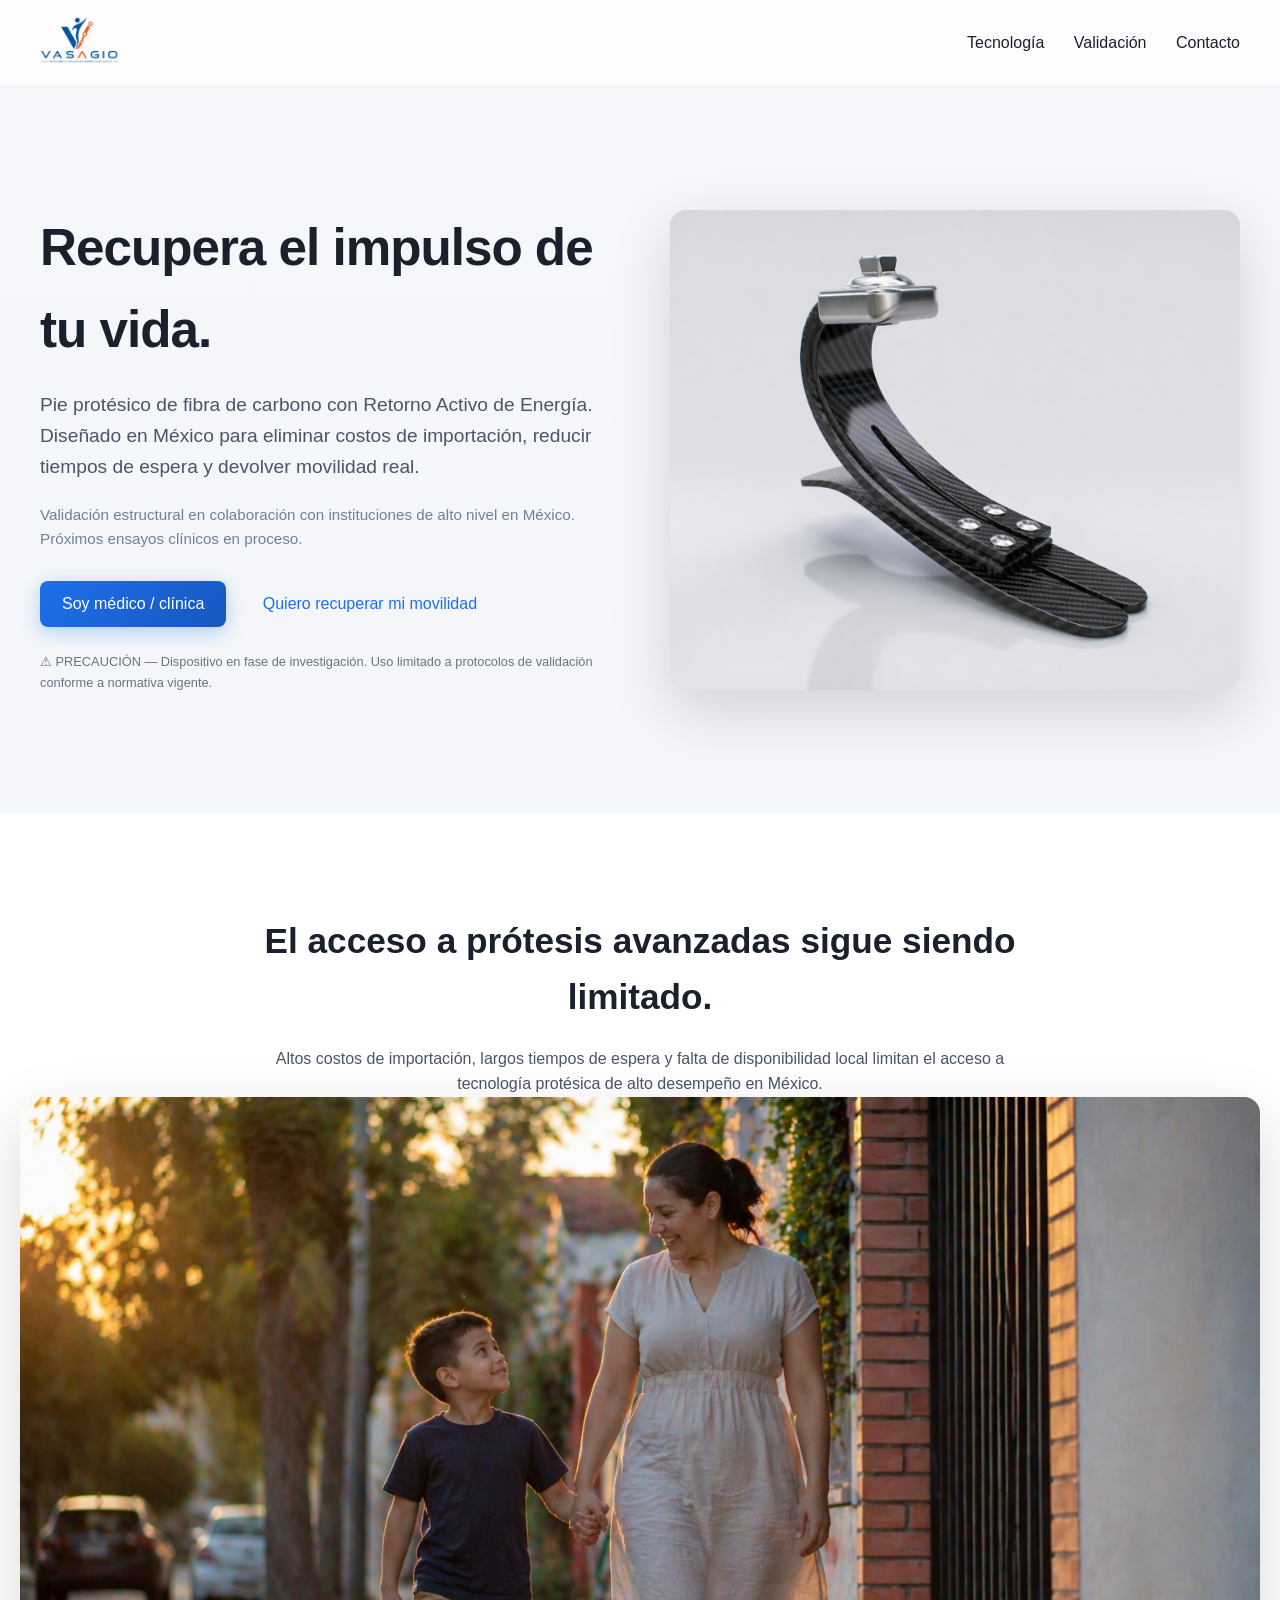
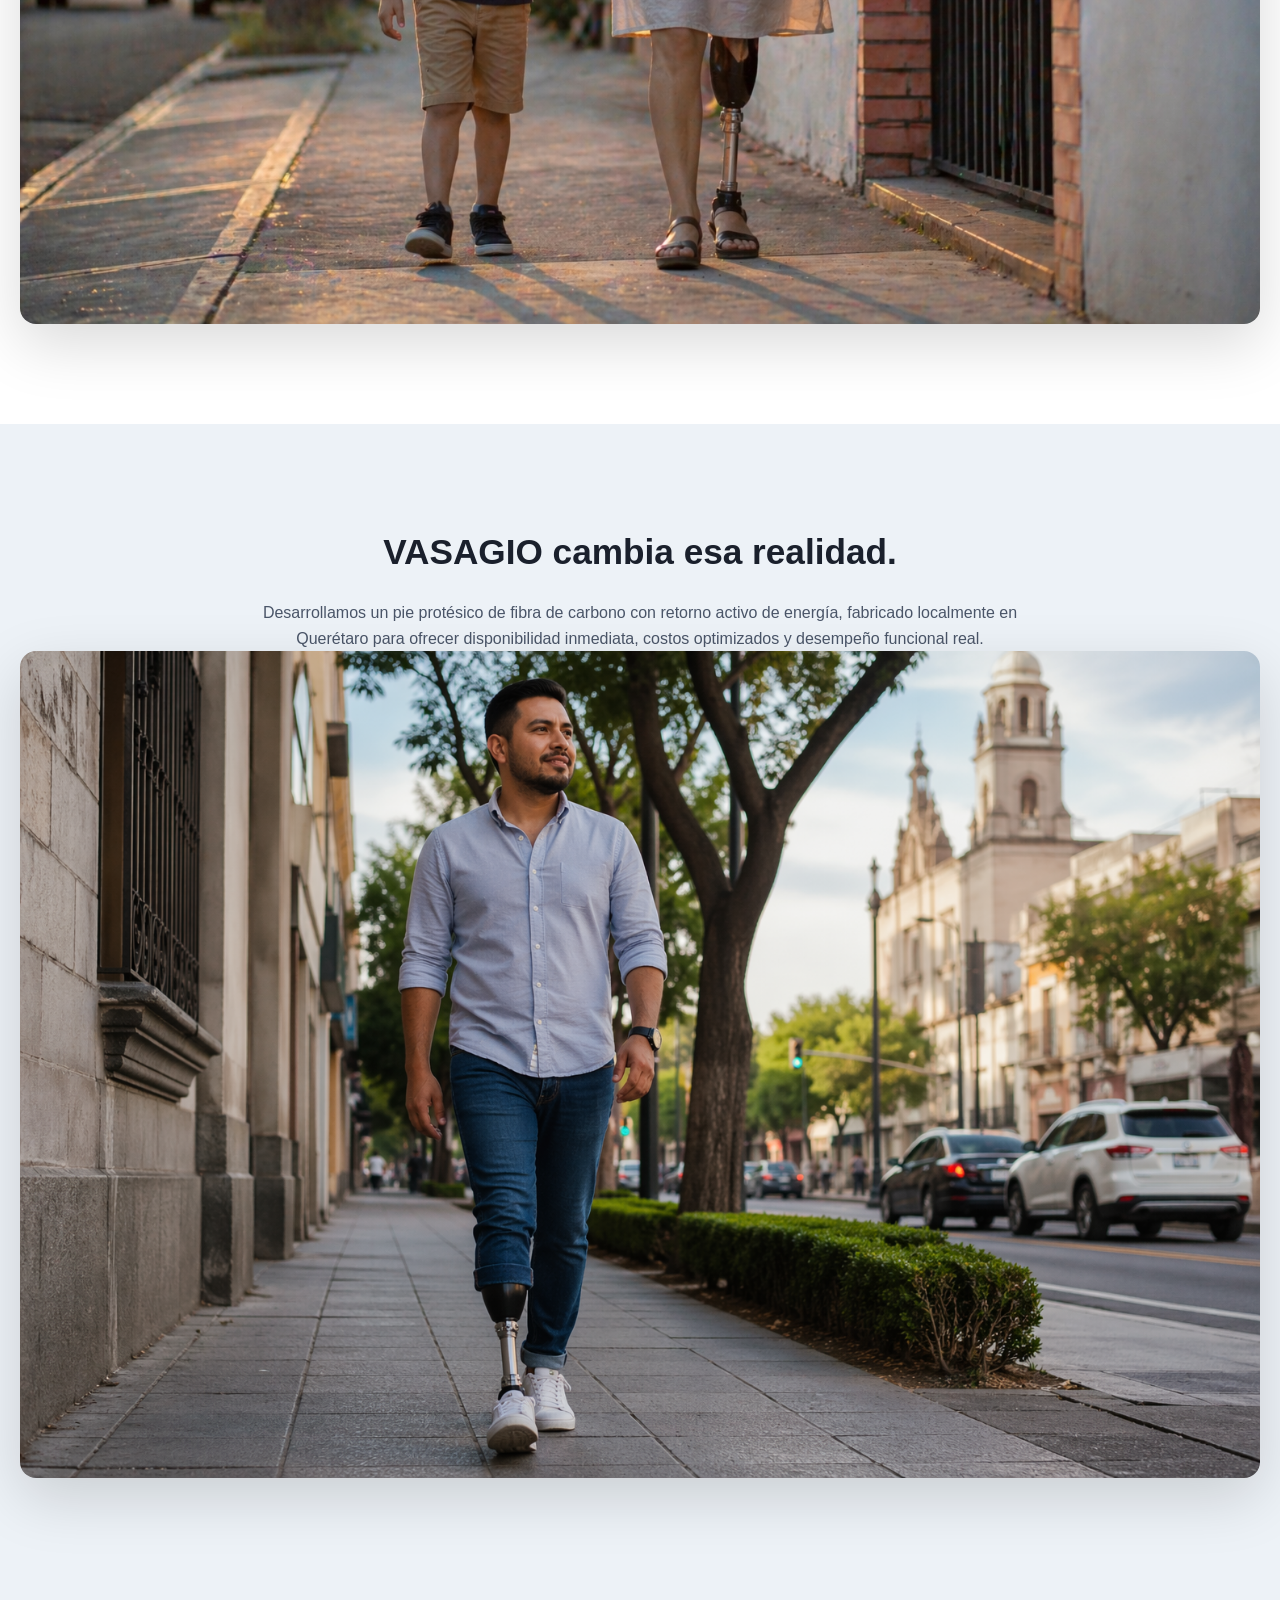
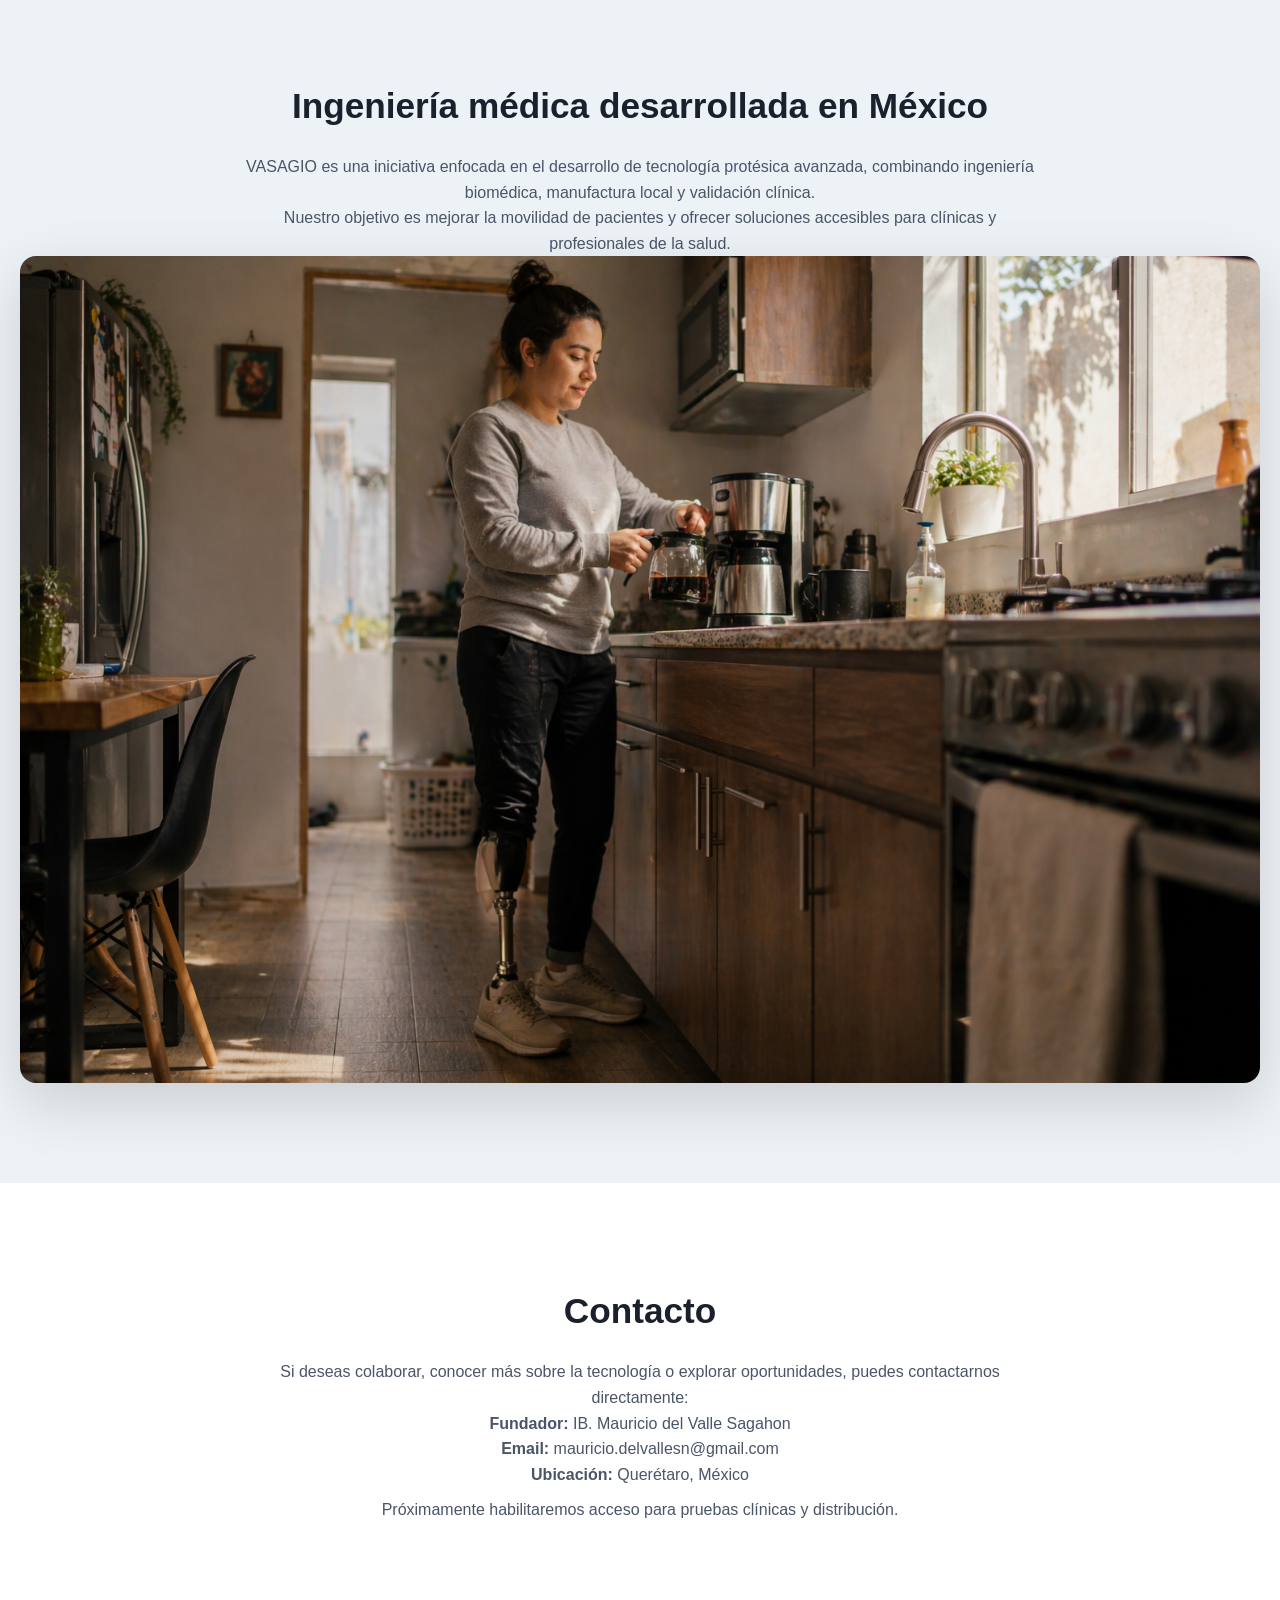
==== index.html @ 97e8b8d4 "VASAGIO inicial" ====
<!DOCTYPE html>

<html lang="es">
<head>
    <meta charset="UTF-8">
    <title>VASAGIO</title>
    <meta name="viewport" content="width=device-width, initial-scale=1.0">
    <link rel="stylesheet" href="styles.css">
</head>

<body>

<!-- NAVBAR -->

<header class="navbar">
    <div class="nav-container">

<div class="logo">
    <a href="index.html">
        <img src="assets/images/logo.png" alt="VASAGIO Logo">
    </a>
</div>

<nav>
    <a href="#">Tecnología</a>
    <a href="#">Validación</a>
    <a href="#">Contacto</a>
</nav>

</div>

</header>

<!-- HERO -->

<section class="hero">

<div class="hero-container">

<div class="hero-content">
    <h1>Recupera el impulso de tu vida.</h1>

    <p class="subheadline">
    Pie protésico de fibra de carbono con Retorno Activo de Energía. 
    Diseñado en México para eliminar costos de importación, reducir tiempos de espera y devolver movilidad real.
    </p>

    <p class="credibility">
    Validación estructural en colaboración con instituciones de alto nivel en México. 
    Próximos ensayos clínicos en proceso.
    </p>

    <div class="cta-buttons">

<button class="primary" onclick="window.location.href='medico.html'">
    Soy médico / clínica
</button>

<button class="secondary" onclick="window.location.href='catalogo.html'">
    Quiero recuperar mi movilidad
</button>

</div>

    <p class="disclaimer">
    ⚠ PRECAUCIÓN — Dispositivo en fase de investigación. Uso limitado a protocolos de validación conforme a normativa vigente.
    </p>
</div>


<div class="hero-visual">
    <img src="assets/renders/render2.png" alt="VASAGIO Render">
</div>

</div>

</section>

<!-- PROBLEMA -->

<section class="problem">
    <div class="container">

<h2>El acceso a prótesis avanzadas sigue siendo limitado.</h2>

<p>
Altos costos de importación, largos tiempos de espera y falta de disponibilidad local 
limitan el acceso a tecnología protésica de alto desempeño en México.
</p>

</div>


<div class="hero-visual">
    <img src="assets/renders/usuario4.png" alt="VASAGIO Render">
</div>

</section>

<!-- SOLUCIÓN -->

<section class="solution">
    <div class="container">

<h2>VASAGIO cambia esa realidad.</h2>

<p>
Desarrollamos un pie protésico de fibra de carbono con retorno activo de energía, 
fabricado localmente en Querétaro para ofrecer disponibilidad inmediata, 
costos optimizados y desempeño funcional real.
</p>

</div>


<div class="hero-visual">
    <img src="assets/renders/usuarioc.png" alt="VASAGIO Render">
</div>

</section>

<!-- CONFIANZA -->

<section class="solution">

<div class="container">

    <h2>Ingeniería médica desarrollada en México</h2>

    <p>
    VASAGIO es una iniciativa enfocada en el desarrollo de tecnología protésica avanzada,
    combinando ingeniería biomédica, manufactura local y validación clínica.
    </p>

    <p>
    Nuestro objetivo es mejorar la movilidad de pacientes y ofrecer soluciones accesibles
    para clínicas y profesionales de la salud.
    </p>

</div>


<div class="hero-visual">
    <img src="assets/renders/usuario2.png" alt="VASAGIO Render">
</div>

</section>

<!-- CONTACTO -->

<section class="problem">

<div class="container">

    <h2>Contacto</h2>

    <p>
    Si deseas colaborar, conocer más sobre la tecnología o explorar oportunidades,
    puedes contactarnos directamente:
    </p>

    <p><b>Fundador:</b> IB. Mauricio del Valle Sagahon</p>
    <p><b>Email:</b> mauricio.delvallesn@gmail.com</p>
    <p><b>Ubicación:</b> Querétaro, México</p>

    <p class="form-subtext">
    Próximamente habilitaremos acceso para pruebas clínicas y distribución.
    </p>

</div>

</section>

</body>
</html>
---- styles.css ----
/* RESET */

* {
  margin: 0;
  padding: 0;
  box-sizing: border-box;
  }

/* BODY */
body {
font-family: -apple-system, BlinkMacSystemFont, "Segoe UI", Roboto, sans-serif;
background: linear-gradient(to bottom, #f5f7fa, #eef2f7);
color: #1a202c;
line-height: 1.6;
}

/* NAVBAR */
.navbar {
width: 100%;
padding: 15px 40px;
background-color: rgba(255, 255, 255, 0.75);
backdrop-filter: blur(12px);
position: sticky;
top: 0;
z-index: 1000;
border-bottom: 1px solid rgba(0,0,0,0.05);
}

.nav-container {
max-width: 1200px;
margin: auto;
display: flex;
align-items: center;
justify-content: space-between;
}

.logo img {
height: 48px;
transition: 0.3s;
}

.logo img:hover {
transform: scale(1.05);
}

/* NAV LINKS */
nav a {
margin-left: 25px;
text-decoration: none;
color: #1a202c;
font-weight: 500;
position: relative;
}

nav a::after {
content: "";
position: absolute;
bottom: -4px;
left: 0;
width: 0%;
height: 2px;
background-color: #1f6feb;
transition: 0.3s;
}

nav a:hover::after {
width: 100%;
}

/* HERO */
.hero {
padding: 120px 40px;
}

.hero-container {
display: flex;
align-items: center;
justify-content: space-between;
max-width: 1200px;
margin: auto;
gap: 60px;
}

.hero-content {
flex: 1;
}

/* TITULO */
.hero h1 {
font-size: 3.2rem;
margin-bottom: 20px;
letter-spacing: -1px;
}

/* TEXTO */
.subheadline {
font-size: 1.2rem;
color: #4a5568;
margin-bottom: 20px;
}

.credibility {
font-size: 0.95rem;
color: #718096;
margin-bottom: 30px;
}

/* BOTONES */
.cta-buttons {
margin-bottom: 20px;
}

.cta-buttons button {
padding: 14px 22px;
margin-right: 10px;
border: none;
cursor: pointer;
font-size: 1rem;
border-radius: 8px;
transition: all 0.25s ease;
}

/* PRIMARY */
.primary {
background: linear-gradient(135deg, #1f6feb, #1558c0);
color: white;
box-shadow: 0 5px 20px rgba(31, 111, 235, 0.3);
}

.primary:hover {
transform: translateY(-3px);
box-shadow: 0 10px 30px rgba(31, 111, 235, 0.4);
}

/* SECONDARY */
.secondary {
background-color: transparent;
border: 1px solid #1f6feb;
color: #1f6feb;
}

.secondary:hover {
background-color: #1f6feb;
color: white;
}

/* DISCLAIMER */
.disclaimer {
margin-top: 25px;
font-size: 0.8rem;
color: #6b7280;
}

/* RENDER */
.hero-visual {
flex: 1;
display: flex;
justify-content: center;
}

.hero-visual img {
max-width: 100%;
border-radius: 16px;
box-shadow: 0 20px 60px rgba(0,0,0,0.15);
transition: 0.3s;
}

.hero-visual img:hover {
transform: scale(1.02);
}

/* SECCIONES */
.container {
max-width: 800px;
margin: auto;
text-align: center;
}

.problem, .solution {
padding: 100px 20px;
}

.problem {
background-color: #ffffff;
}

.solution {
background-color: #edf2f7;
}

.problem h2, .solution h2 {
font-size: 2.2rem;
margin-bottom: 20px;
}

.problem p, .solution p {
color: #4a5568;
}

/* FORMULARIOS */
.lead-form {
padding: 100px 20px;
background-color: #ffffff;
}

.lead-form form {
max-width: 500px;
margin: 30px auto 0;
display: flex;
flex-direction: column;
gap: 15px;
}

.lead-form input,
.lead-form select,
.lead-form textarea {
padding: 14px;
border: 1px solid #e2e8f0;
border-radius: 8px;
font-size: 1rem;
transition: 0.2s;
}

.lead-form input:focus,
.lead-form select:focus,
.lead-form textarea:focus {
outline: none;
border-color: #1f6feb;
box-shadow: 0 0 0 2px rgba(31,111,235,0.1);
}

.lead-form textarea {
min-height: 100px;
}

.form-subtext {
color: #6b7280;
margin-top: 10px;
}

#formMessage, #msgMedico, #msgPaciente {
margin-top: 20px;
font-size: 0.9rem;
color: #16a34a;
}

/* TARJETAS (CATALOGO) */
.card {
background-color: white;
padding: 25px;
border-radius: 16px;
max-width: 300px;
box-shadow: 0 15px 40px rgba(0,0,0,0.08);
text-align: center;
transition: 0.3s;
}

.card:hover {
transform: translateY(-8px);
}

.card img {
width: 100%;
border-radius: 12px;
margin-bottom: 15px;
}

/* RESPONSIVE */
@media (max-width: 900px) {

.hero-container {
flex-direction: column;
text-align: center;
}

.cta-buttons {
display: flex;
flex-direction: column;
gap: 10px;
}

.cta-buttons button {
width: 100%;
}

nav {
display: none;
}
}

/* ========================= */
/* 🔥 SLIDER PREMIUM VASAGIO 🔥 */
/* ========================= */

.slider {
position: relative;
width: 100%;
max-width: 500px;

aspect-ratio: 1 / 1;

overflow: hidden;
border-radius: 16px;
}

/* TODAS las imágenes */
.slider .slide {
position: absolute;
top: 0;
left: 0;

width: 100%;
height: 100%;

object-fit: cover;
object-position: center;

opacity: 0;
transition: opacity 0.6s ease-in-out;

cursor: pointer;
}

/* ACTIVA */
.slider .slide.active {
opacity: 1;
position: relative;
}

/* BOTONES */
.slider .prev,
.slider .next {
position: absolute;
top: 50%;
transform: translateY(-50%);
background-color: rgba(0,0,0,0.5);
color: white;
border: none;
padding: 10px 15px;
cursor: pointer;
border-radius: 50%;
z-index: 10;
font-size: 18px;
}

.slider .prev {
left: 10px;
}

.slider .next {
right: 10px;
}

.slider .prev:hover,
.slider .next:hover {
background-color: rgba(0,0,0,0.8);
}
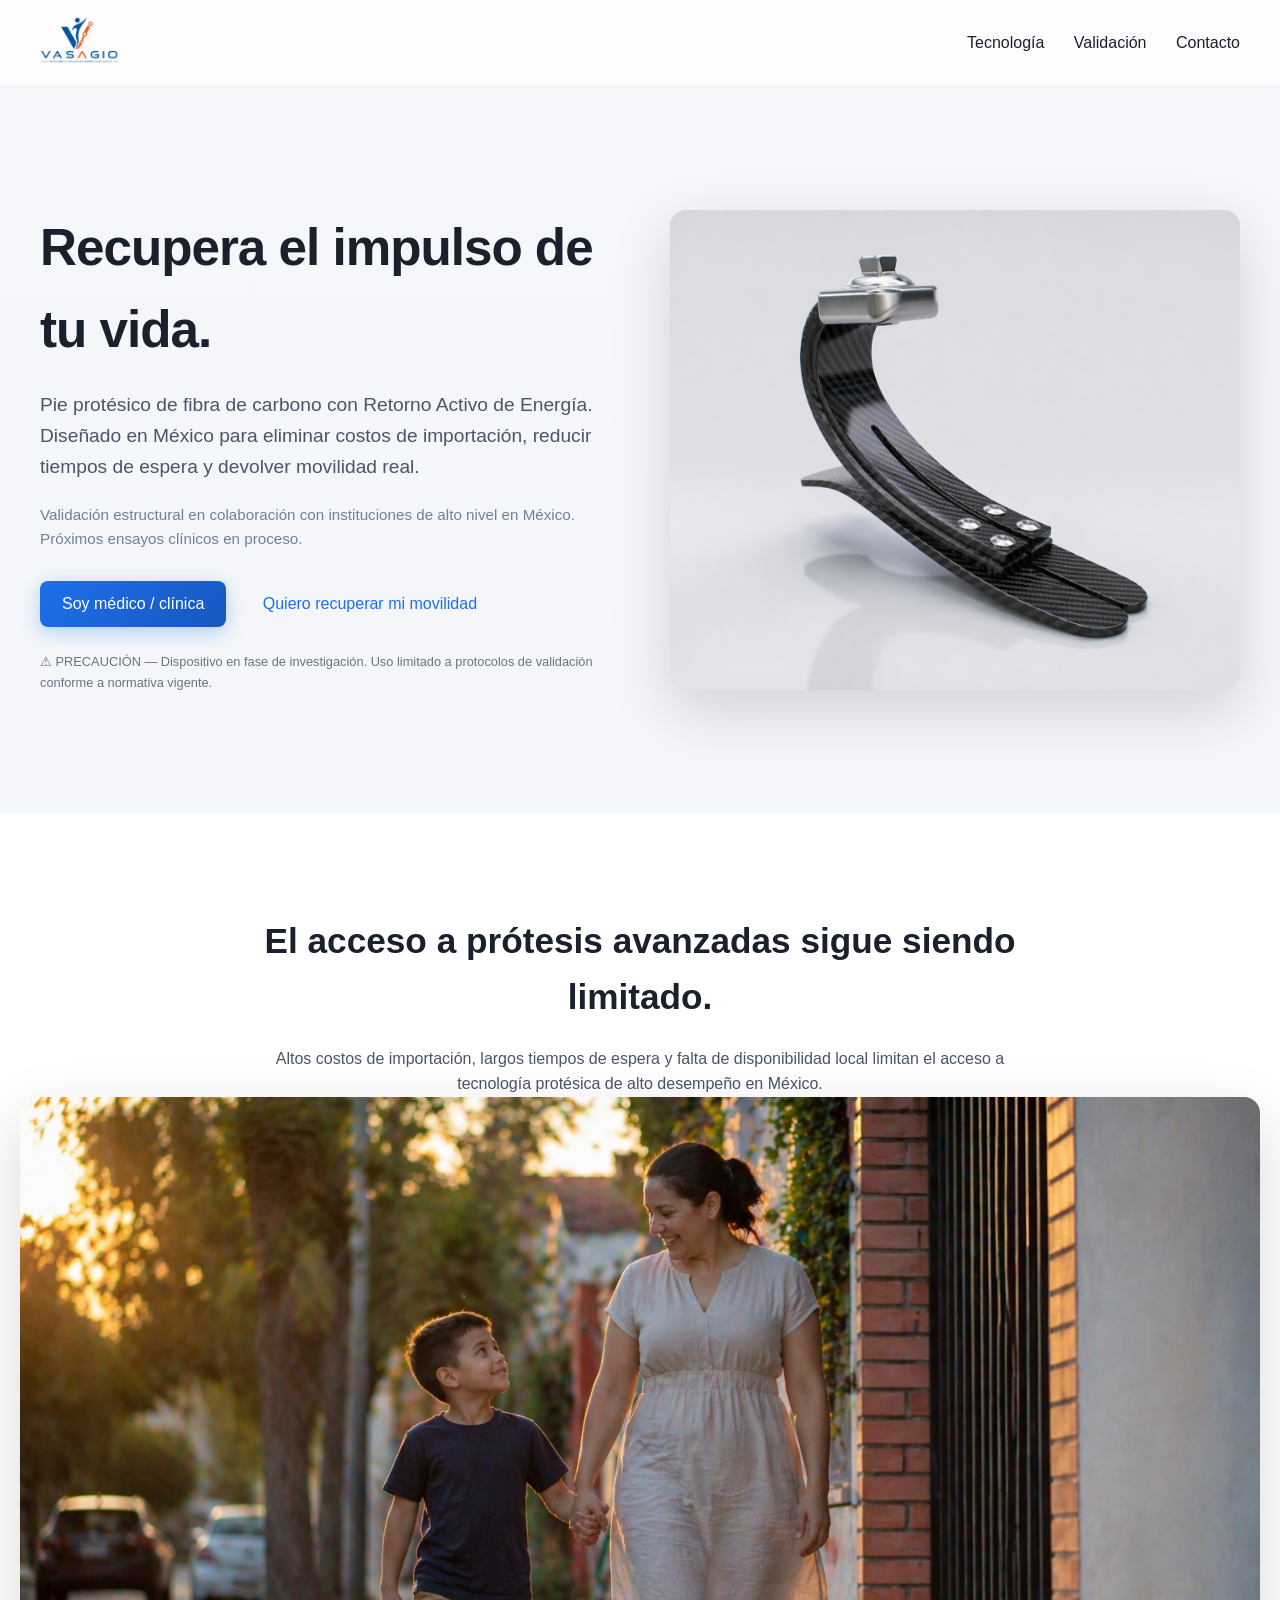
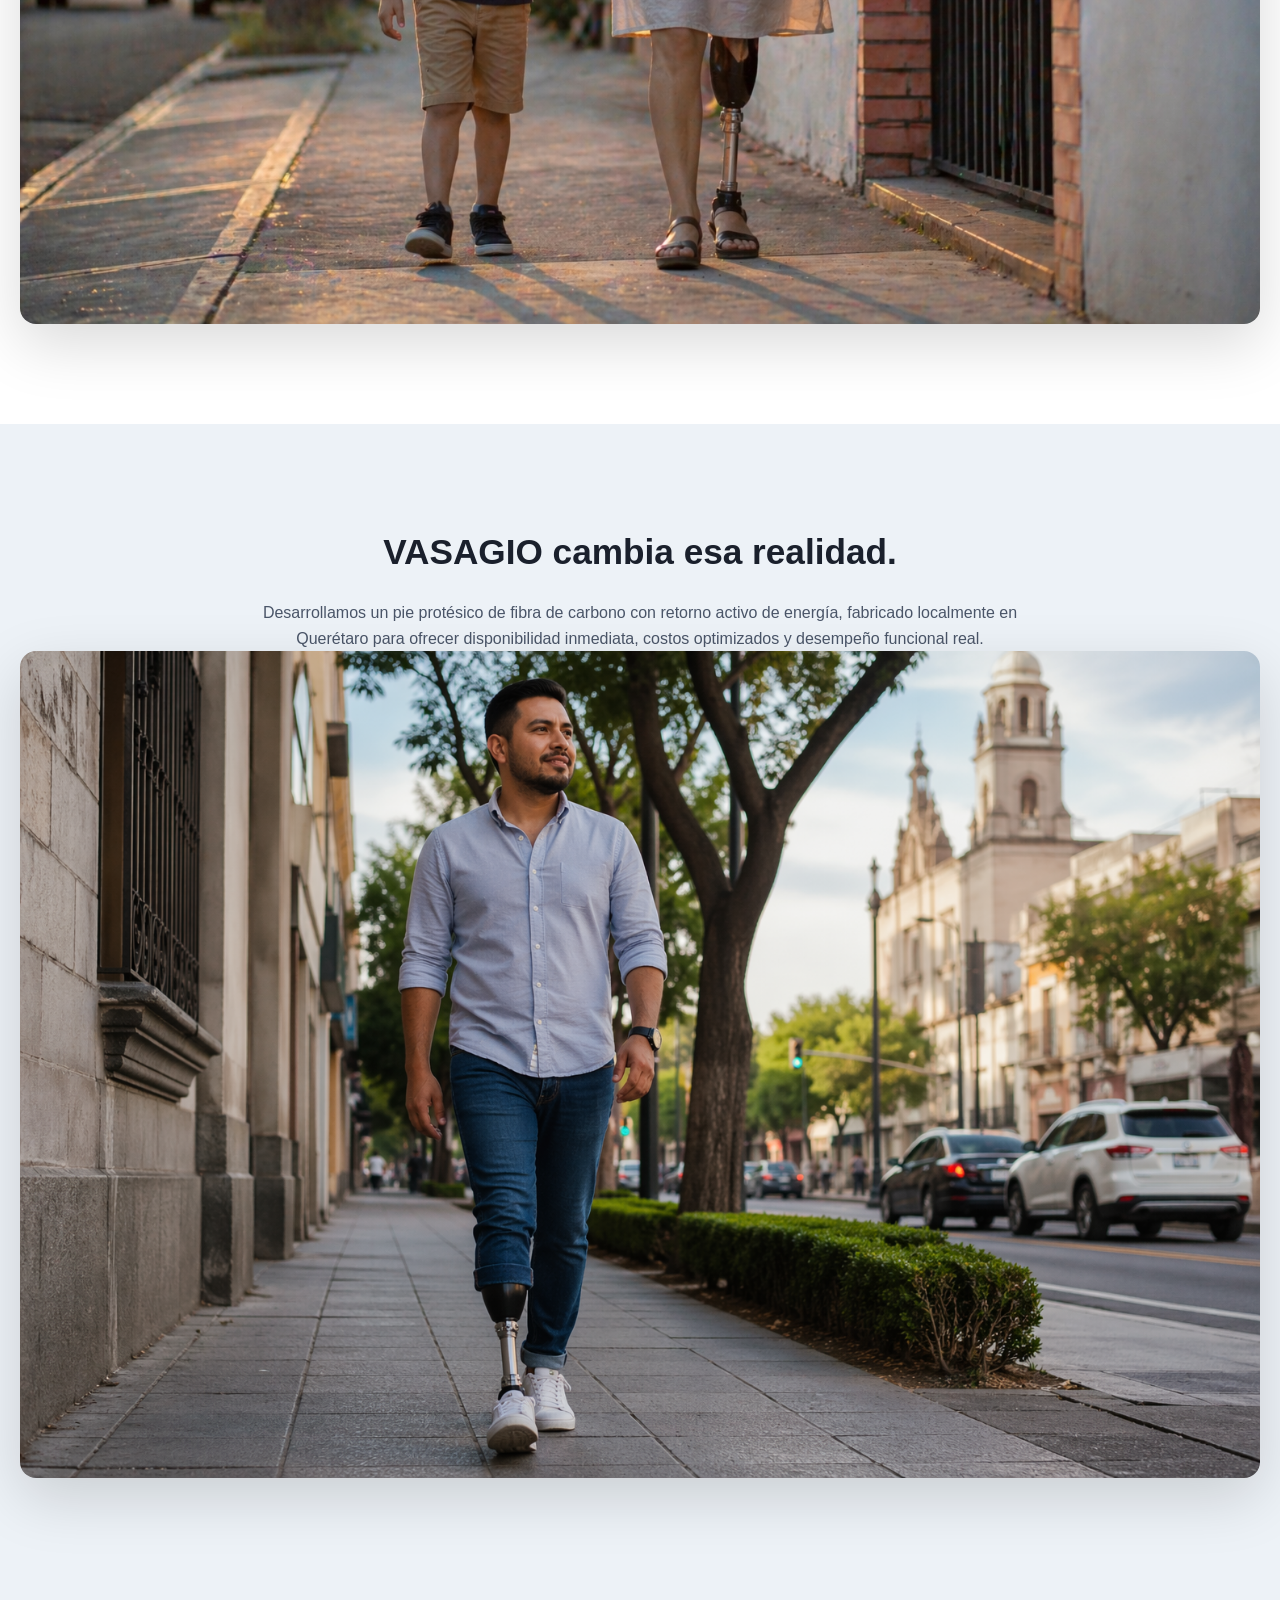
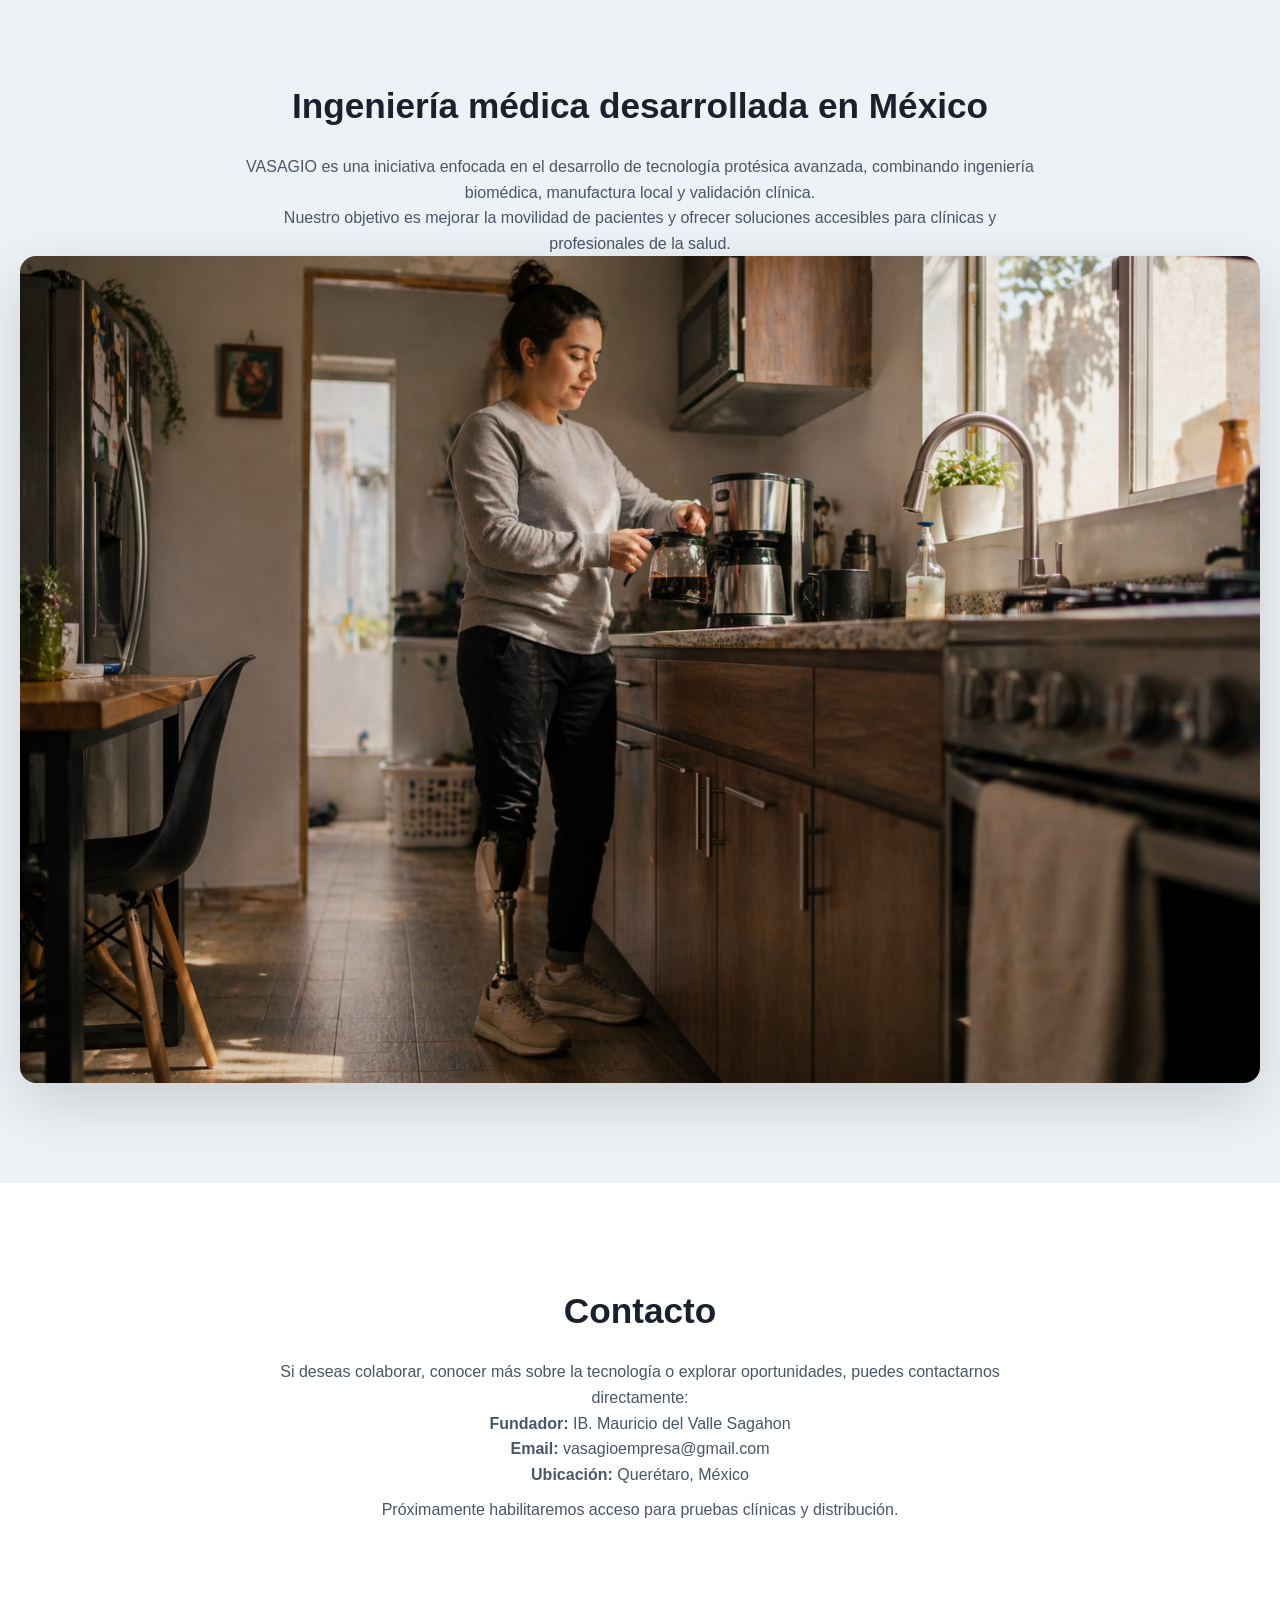
==== commit 33810b03: "Update index.html" ====
--- a/index.html
+++ b/index.html
@@ -160,7 +160,7 @@
     </p>
 
     <p><b>Fundador:</b> IB. Mauricio del Valle Sagahon</p>
-    <p><b>Email:</b> mauricio.delvallesn@gmail.com</p>
+    <p><b>Email:</b> vasagioempresa@gmail.com</p>
     <p><b>Ubicación:</b> Querétaro, México</p>
 
     <p class="form-subtext">
